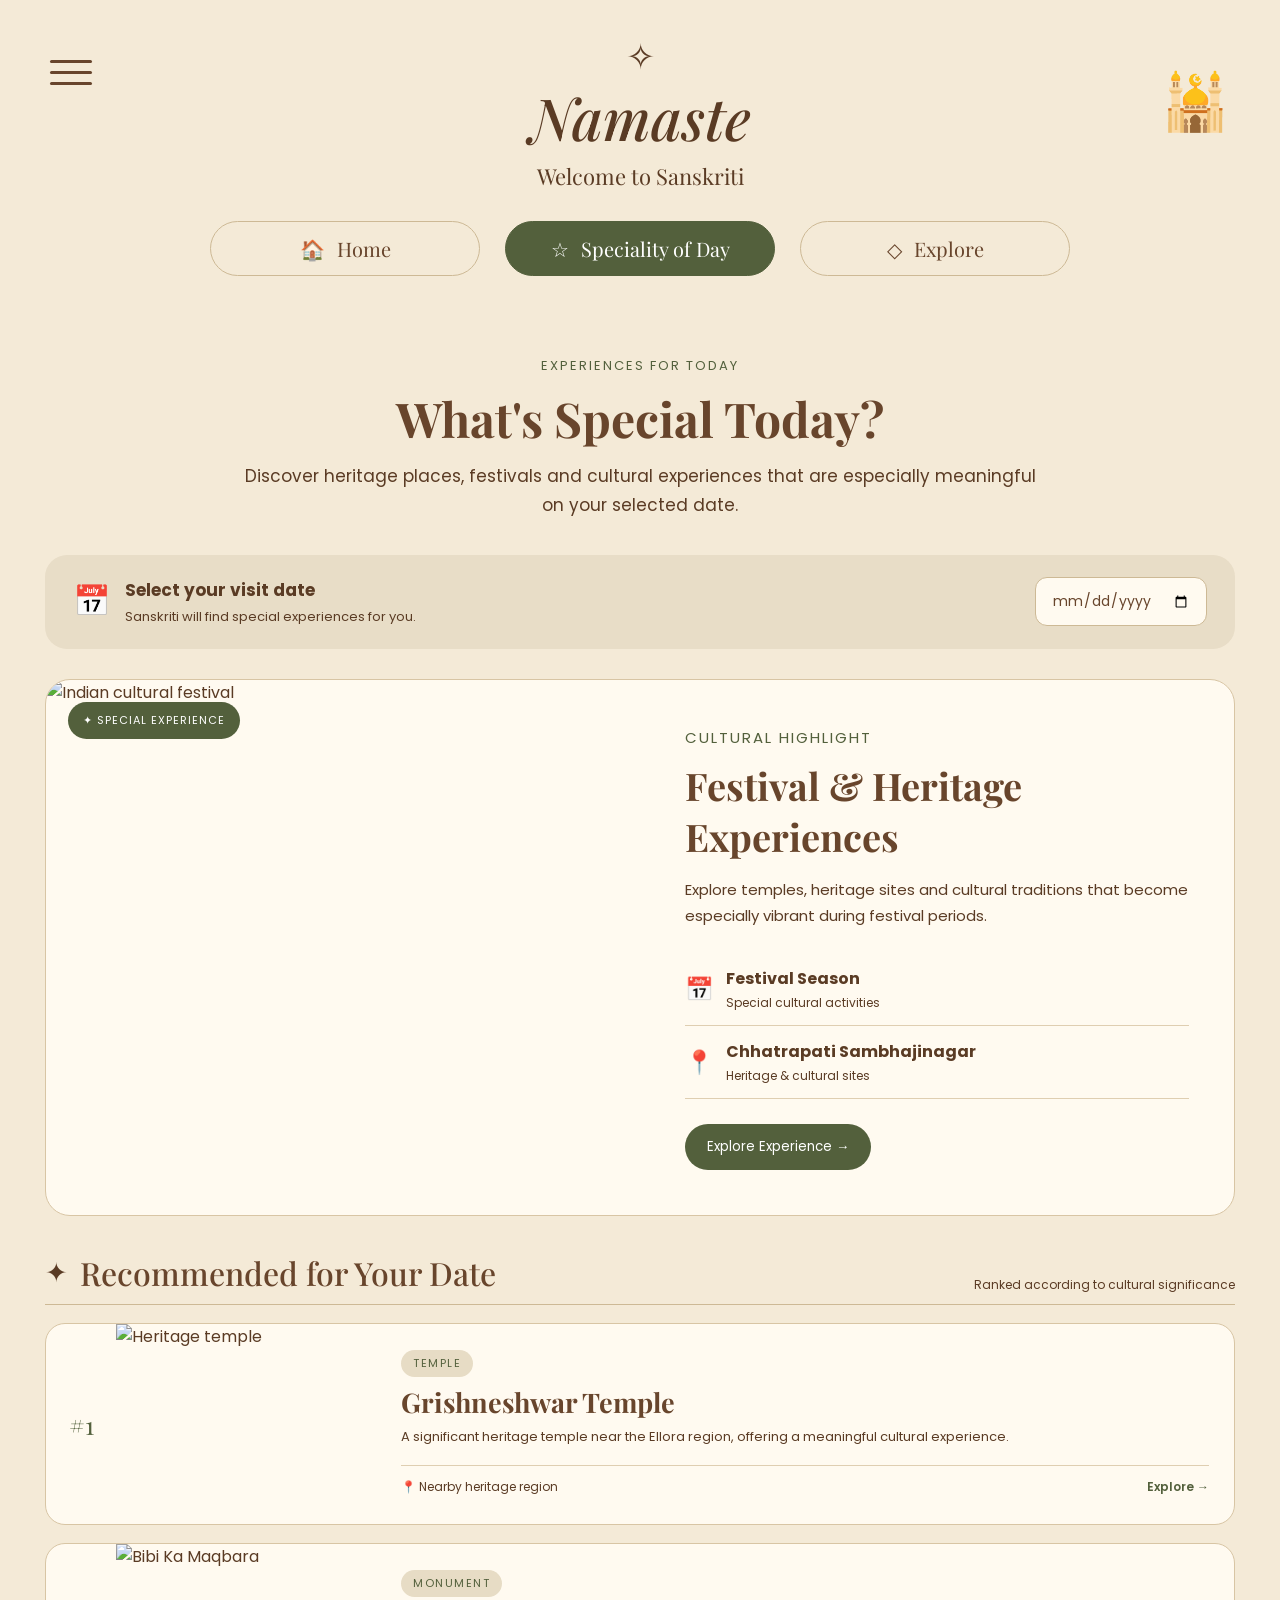
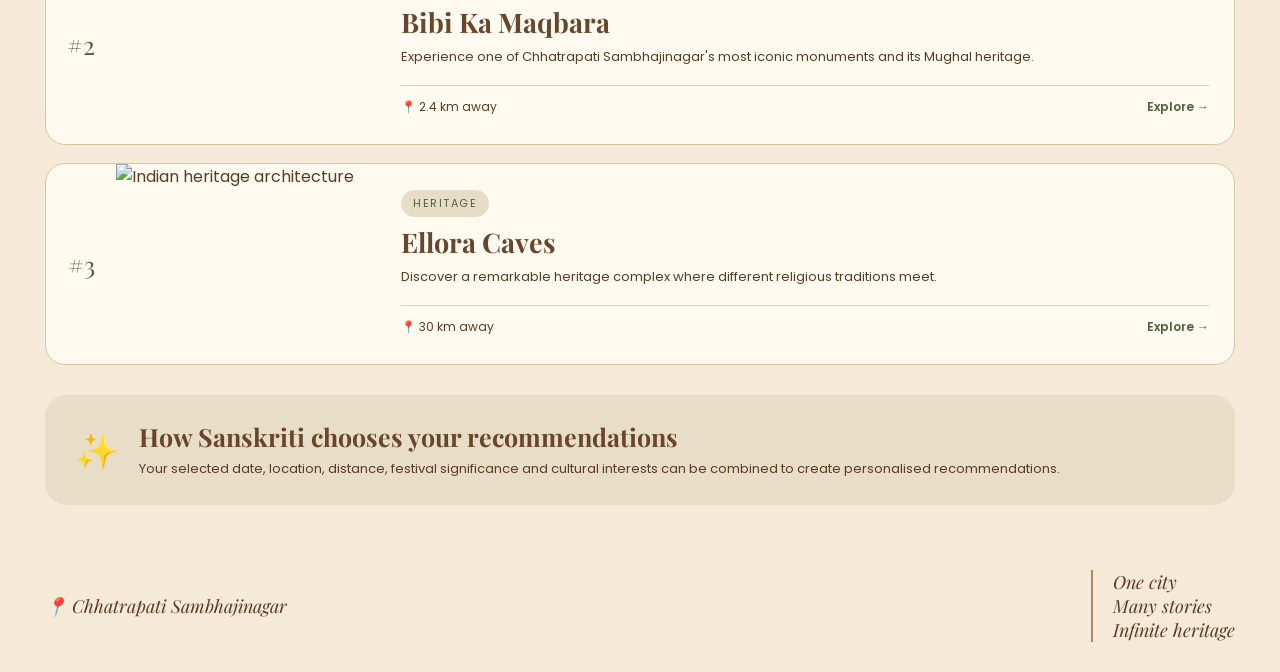
==== Frontend/events.html @ 2ec431cc "Initial frontend" ====
<!DOCTYPE html>
<html lang="en">

<head>
    <meta charset="UTF-8">
    <meta name="viewport" content="width=device-width, initial-scale=1.0">

    <title>Speciality of Day - Sanskriti</title>

    <link rel="stylesheet" href="style.css">

    <link rel="preconnect" href="https://fonts.googleapis.com">
    <link rel="preconnect" href="https://fonts.gstatic.com" crossorigin>

    <link href="https://fonts.googleapis.com/css2?family=Playfair+Display:wght@400;500;600&family=Poppins:wght@300;400;500;600&display=swap" rel="stylesheet">
</head>

<body>

    <!-- HEADER -->

    <header class="header">

        <div class="menu-icon">
            <span></span>
            <span></span>
            <span></span>
        </div>

        <div class="logo">
            <div class="lotus">✧</div>

            <h1>Namaste</h1>

            <p>Welcome to Sanskriti</p>
        </div>

        <div class="monument-icon">
            🕌
        </div>

    </header>


    <!-- NAVIGATION -->

    <nav class="navigation">

        <a href="index.html" class="nav-button">
            🏠
            <span>Home</span>
        </a>

        <a href="events.html" class="nav-button active">
            ☆
            <span>Speciality of Day</span>
        </a>

        <a href="explore.html" class="nav-button">
            ◇
            <span>Explore</span>
        </a>

    </nav>


    <main>

        <!-- INTRO -->

        <section class="events-intro">

            <p class="small-title">
                EXPERIENCES FOR TODAY
            </p>

            <h2>
                What's Special Today?
            </h2>

            <p>
                Discover heritage places, festivals and cultural
                experiences that are especially meaningful on your
                selected date.
            </p>

        </section>


        <!-- DATE SELECTOR -->

        <section class="date-card">

            <div>
                <span class="date-icon">📅</span>

                <div>
                    <strong>Select your visit date</strong>

                    <p>
                        Sanskriti will find special experiences for you.
                    </p>
                </div>
            </div>

            <input type="date" id="visitDate">

        </section>


        <!-- SPECIAL EVENT -->

        <section class="special-event">

            <div class="event-image">

                <img
                    src="https://images.unsplash.com/photo-1604608672516-f1b9c2b0e2c2?auto=format&fit=crop&w=1000&q=80"
                    alt="Indian cultural festival"
                >

                <span class="event-badge">
                    ✦ SPECIAL EXPERIENCE
                </span>

            </div>


            <div class="event-content">

                <p class="event-label">
                    CULTURAL HIGHLIGHT
                </p>

                <h2>
                    Festival & Heritage Experiences
                </h2>

                <p>
                    Explore temples, heritage sites and cultural
                    traditions that become especially vibrant during
                    festival periods.
                </p>


                <div class="event-info">

                    <div>
                        <span>📅</span>

                        <div>
                            <strong>Festival Season</strong>
                            <small>Special cultural activities</small>
                        </div>
                    </div>


                    <div>
                        <span>📍</span>

                        <div>
                            <strong>Chhatrapati Sambhajinagar</strong>
                            <small>Heritage & cultural sites</small>
                        </div>
                    </div>

                </div>


                <button class="primary-event-button">
                    Explore Experience →
                </button>

            </div>

        </section>


        <!-- RECOMMENDED PLACES -->

        <section class="recommendations">

            <div class="section-title">

                <div>
                    <span>✦</span>

                    <h2>
                        Recommended for Your Date
                    </h2>
                </div>

                <p>
                    Ranked according to cultural significance
                </p>

            </div>


            <!-- CARD 1 -->

            <div class="recommendation-card">

                <div class="rank">
                    #1
                </div>

                <div class="recommendation-image">

                    <img
                        src="https://images.unsplash.com/photo-1600100397608-f010a3a6f5f4?auto=format&fit=crop&w=800&q=80"
                        alt="Heritage temple"
                    >

                </div>


                <div class="recommendation-content">

                    <span class="category">
                        TEMPLE
                    </span>

                    <h3>
                        Grishneshwar Temple
                    </h3>

                    <p>
                        A significant heritage temple near the Ellora
                        region, offering a meaningful cultural experience.
                    </p>

                    <div class="recommendation-bottom">

                        <span>
                            📍 Nearby heritage region
                        </span>

                        <a href="#">
                            Explore →
                        </a>

                    </div>

                </div>

            </div>


            <!-- CARD 2 -->

            <div class="recommendation-card">

                <div class="rank">
                    #2
                </div>

                <div class="recommendation-image">

                    <img
                        src="https://images.unsplash.com/photo-1599661046289-e31897846e41?auto=format&fit=crop&w=800&q=80"
                        alt="Bibi Ka Maqbara"
                    >

                </div>


                <div class="recommendation-content">

                    <span class="category">
                        MONUMENT
                    </span>

                    <h3>
                        Bibi Ka Maqbara
                    </h3>

                    <p>
                        Experience one of Chhatrapati Sambhajinagar's
                        most iconic monuments and its Mughal heritage.
                    </p>

                    <div class="recommendation-bottom">

                        <span>
                            📍 2.4 km away
                        </span>

                        <a href="place.html">
                            Explore →
                        </a>

                    </div>

                </div>

            </div>


            <!-- CARD 3 -->

            <div class="recommendation-card">

                <div class="rank">
                    #3
                </div>

                <div class="recommendation-image">

                    <img
                        src="https://images.unsplash.com/photo-1548013146-72479768bada?auto=format&fit=crop&w=800&q=80"
                        alt="Indian heritage architecture"
                    >

                </div>


                <div class="recommendation-content">

                    <span class="category">
                        HERITAGE
                    </span>

                    <h3>
                        Ellora Caves
                    </h3>

                    <p>
                        Discover a remarkable heritage complex where
                        different religious traditions meet.
                    </p>

                    <div class="recommendation-bottom">

                        <span>
                            📍 30 km away
                        </span>

                        <a href="#">
                            Explore →
                        </a>

                    </div>

                </div>

            </div>

        </section>


        <!-- HOW IT WORKS -->

        <section class="smart-recommendation">

            <div class="smart-icon">
                ✨
            </div>

            <div>

                <h2>
                    How Sanskriti chooses
                    your recommendations
                </h2>

                <p>
                    Your selected date, location, distance,
                    festival significance and cultural interests
                    can be combined to create personalised
                    recommendations.
                </p>

            </div>

        </section>

    </main>


    <!-- FOOTER -->

    <footer class="footer">

        <div>
            📍 Chhatrapati Sambhajinagar
        </div>

        <div class="footer-message">

            <strong>One city</strong>
            <strong>Many stories</strong>
            <strong>Infinite heritage</strong>

        </div>

    </footer>


</body>

</html>
---- Frontend/style.css ----
/* =========================
   BASIC SETUP
========================= */

* {
    margin: 0;
    padding: 0;
    box-sizing: border-box;
}

body {
    background: #f4ead7;
    color: #5a3b24;
    font-family: "Poppins", sans-serif;
}


/* =========================
   HEADER
========================= */

.header {
    min-height: 180px;
    position: relative;

    display: flex;
    align-items: center;
    justify-content: center;

    padding: 30px 50px;
}


/* Hamburger */

.menu-icon {
    position: absolute;
    left: 50px;
    top: 60px;

    width: 42px;
    cursor: pointer;
}

.menu-icon span {
    display: block;
    height: 3px;
    background: #68452c;
    margin-bottom: 8px;
    border-radius: 5px;
}


/* Logo */

.logo {
    text-align: center;
}

.lotus {
    font-size: 35px;
    margin-bottom: -5px;
}

.logo h1 {
    font-family: "Playfair Display", serif;
    font-size: 58px;
    font-style: italic;
    font-weight: 500;
}

.logo p {
    font-family: "Playfair Display", serif;
    font-size: 22px;
    margin-top: 5px;
}


/* Monument */

.monument-icon {
    position: absolute;
    right: 50px;
    top: 60px;

    font-size: 55px;
}


/* =========================
   NAVIGATION
========================= */

.navigation {
    display: flex;
    justify-content: center;
    gap: 25px;

    padding: 0 30px 25px;
}

.nav-button {
    min-width: 270px;

    padding: 13px 25px;

    border: 1px solid #cdb995;
    border-radius: 35px;

    text-decoration: none;
    color: #68452c;

    display: flex;
    align-items: center;
    justify-content: center;
    gap: 12px;

    font-family: "Playfair Display", serif;
    font-size: 20px;

    transition: 0.3s;
}

.nav-button:hover {
    background: #e8dbc2;
}

.nav-button.active {
    background: #53603c;
    color: white;
    border-color: #53603c;
}


/* =========================
   MAIN
========================= */

main {
    max-width: 1250px;
    margin: auto;
    padding: 0 30px;
}


/* =========================
   HERO
========================= */

.hero {
    height: 480px;

    position: relative;

    overflow: hidden;

    border-radius: 25px;

    margin-bottom: 25px;
}

.hero img {
    width: 100%;
    height: 100%;

    object-fit: cover;
}

.hero-overlay {
    position: absolute;
    inset: 0;

    background: linear-gradient(
        90deg,
        rgba(40, 25, 15, 0.45),
        transparent 65%
    );
}

.hero-text {
    position: absolute;
    left: 45px;
    top: 45px;

    color: white;
}

.hero-text p {
    font-family: "Playfair Display", serif;
    font-size: 20px;
    font-style: italic;
}

.hero-text h2 {
    font-family: "Playfair Display", serif;
    font-style: italic;
    font-size: 42px;
    font-weight: 400;
    line-height: 1.1;
}


/* =========================
   INFORMATION CARDS
========================= */

.info-card {
    border: 1px solid #d8c5a4;
    border-radius: 25px;

    padding: 25px;

    margin-bottom: 20px;

    background: rgba(255, 250, 240, 0.25);
}


/* Section heading */

.section-title {
    display: flex;
    align-items: center;

    gap: 18px;

    border-bottom: 1px solid #cdb995;

    padding-bottom: 10px;

    margin-bottom: 20px;
}

.section-title h2 {
    font-family: "Playfair Display", serif;
    font-size: 32px;
    font-weight: 500;
}

.section-icon {
    font-size: 35px;
}


/* Content */

.info-content {
    display: flex;
    align-items: center;

    gap: 30px;
}

.info-content img {
    width: 300px;
    height: 180px;

    object-fit: cover;

    border-radius: 18px;
}

.info-content p {
    font-family: "Playfair Display", serif;
    font-size: 20px;

    line-height: 1.45;
}


/* =========================
   FOOTER
========================= */

.footer {
    max-width: 1250px;

    margin: auto;

    padding: 30px;

    display: flex;
    justify-content: space-between;
    align-items: center;

    font-family: "Playfair Display", serif;
    font-style: italic;
    font-size: 18px;
}

.footer-message {
    display: flex;
    flex-direction: column;

    border-left: 2px solid #a98c64;

    padding-left: 20px;
}

.footer-message strong {
    font-weight: 400;
}


/* =========================
   MOBILE
========================= */

@media (max-width: 800px) {

    .header {
        min-height: 150px;
    }

    .logo h1 {
        font-size: 42px;
    }

    .logo p {
        font-size: 16px;
    }

    .menu-icon {
        left: 20px;
        top: 45px;
    }

    .monument-icon {
        right: 20px;
        top: 45px;
        font-size: 35px;
    }

    .navigation {
        gap: 8px;
    }

    .nav-button {
        min-width: auto;
        flex: 1;

        font-size: 14px;
        padding: 12px 8px;
    }

    .hero {
        height: 350px;
    }

    .hero-text {
        left: 25px;
        top: 30px;
    }

    .hero-text h2 {
        font-size: 30px;
    }

    .info-content {
        flex-direction: column;
        align-items: flex-start;
    }

    .info-content img {
        width: 100%;
    }

    .footer {
        flex-direction: column;
        align-items: flex-start;
        gap: 20px;
    }
}
/* =========================
   EXPLORE PAGE
========================= */

.explore-heading {
    text-align: center;
    padding: 35px 20px 20px;
}

.explore-heading p:first-child {
    font-family: "Playfair Display", serif;
    font-style: italic;
    font-size: 20px;
}

.explore-heading h2 {
    font-family: "Playfair Display", serif;
    font-size: 40px;
    font-weight: 500;
    margin: 8px 0;
}

.explore-description {
    max-width: 650px;
    margin: auto;
    line-height: 1.6;
}


/* SEARCH */

.search-box {
    max-width: 700px;
    margin: 20px auto;

    display: flex;
    align-items: center;
    gap: 12px;

    background: #fffaf0;

    border: 1px solid #d4c09c;
    border-radius: 30px;

    padding: 14px 20px;
}

.search-box span {
    font-size: 20px;
}

.search-box input {
    width: 100%;

    border: none;
    outline: none;

    background: transparent;

    font-family: "Poppins", sans-serif;
    font-size: 16px;
}


/* FILTERS */

.filters {
    display: flex;
    justify-content: center;
    gap: 12px;

    flex-wrap: wrap;

    margin: 20px 0 30px;
}

.filter {
    border: 1px solid #cdb995;
    background: transparent;

    color: #68452c;

    padding: 10px 22px;

    border-radius: 25px;

    font-family: "Poppins", sans-serif;

    cursor: pointer;
}

.active-filter {
    background: #53603c;
    color: white;
}


/* LOCATION BAR */

.location-bar {
    display: flex;
    align-items: center;
    gap: 15px;

    background: #e8ddc7;

    border-radius: 18px;

    padding: 18px 22px;

    margin-bottom: 35px;
}

.location-bar > span {
    font-size: 25px;
}

.location-bar p {
    font-size: 13px;
    margin-top: 3px;
}

.location-bar button {
    margin-left: auto;

    border: none;

    background: #53603c;
    color: white;

    padding: 11px 18px;

    border-radius: 20px;

    cursor: pointer;
}


/* PLACES */

.places-section {
    padding-bottom: 40px;
}

.places-title {
    display: flex;
    justify-content: space-between;
    align-items: center;

    margin-bottom: 20px;
}

.places-title h2 {
    font-family: "Playfair Display", serif;
    font-size: 30px;
}

.places-title span {
    font-size: 14px;
}


/* GRID */

.places-grid {
    display: grid;

    grid-template-columns: repeat(2, 1fr);

    gap: 25px;
}


/* PLACE CARD */

.place-card {
    background: #fffaf0;

    border: 1px solid #d8c5a4;

    border-radius: 22px;

    overflow: hidden;

    transition: 0.3s;
}

.place-card:hover {
    transform: translateY(-5px);
}

.place-card > img {
    width: 100%;
    height: 230px;

    object-fit: cover;
}

.place-info {
    padding: 20px;
}

.category {
    display: inline-block;

    background: #e7dcc5;

    padding: 5px 12px;

    border-radius: 15px;

    font-size: 12px;
}

.place-info h3 {
    font-family: "Playfair Display", serif;

    font-size: 26px;

    margin: 10px 0;
}

.place-info p {
    font-size: 14px;

    line-height: 1.5;

    margin-bottom: 18px;
}

.place-bottom {
    display: flex;
    justify-content: space-between;
    align-items: center;

    border-top: 1px solid #ded0b5;

    padding-top: 15px;

    font-size: 13px;
}

.place-bottom a {
    color: #53603c;

    font-weight: 600;

    text-decoration: none;
}


/* MOBILE */

@media (max-width: 800px) {

    .explore-heading h2 {
        font-size: 30px;
    }

    .location-bar {
        flex-wrap: wrap;
    }

    .location-bar button {
        margin-left: 0;
    }

    .places-grid {
        grid-template-columns: 1fr;
    }

}
/* =========================
   PLACE DETAILS PAGE
========================= */

.back-button {
    display: inline-block;

    margin: 20px 0;

    color: #68452c;

    text-decoration: none;

    font-size: 15px;
}


/* PLACE HERO */

.place-hero {
    height: 470px;

    position: relative;

    overflow: hidden;

    border-radius: 25px;

    margin-bottom: 20px;
}

.place-hero img {
    width: 100%;
    height: 100%;

    object-fit: cover;
}

.place-hero-overlay {
    position: absolute;
    inset: 0;

    background: linear-gradient(
        transparent 25%,
        rgba(40, 25, 15, 0.8)
    );
}

.place-hero-content {
    position: absolute;

    bottom: 40px;
    left: 45px;

    color: white;

    max-width: 700px;
}

.place-hero-content span {
    font-size: 13px;
    letter-spacing: 2px;
}

.place-hero-content h2 {
    font-family: "Playfair Display", serif;

    font-size: 52px;

    margin: 5px 0;
}

.place-hero-content p {
    font-size: 16px;
}


/* QUICK ACTIONS */

.quick-actions {
    display: flex;
    align-items: center;
    gap: 15px;

    margin-bottom: 25px;

    padding: 18px;

    background: #e8ddc7;

    border-radius: 20px;
}

.distance {
    display: flex;
    align-items: center;
    gap: 12px;

    margin-right: auto;
}

.distance > span {
    font-size: 25px;
}

.distance strong {
    display: block;
    font-size: 18px;
}

.distance small {
    display: block;
    font-size: 12px;
}

.action-button {
    border: 1px solid #53603c;

    background: #53603c;

    color: white;

    padding: 12px 20px;

    border-radius: 25px;

    cursor: pointer;

    font-family: "Poppins", sans-serif;
}


/* GENERAL DETAIL CARD */

.detail-card,
.story-card,
.perspectives,
.photos-section,
.map-section {
    background: rgba(255, 250, 240, 0.35);

    border: 1px solid #d8c5a4;

    border-radius: 24px;

    padding: 28px;

    margin-bottom: 22px;
}


/* HEADINGS */

.detail-heading {
    display: flex;
    align-items: center;

    gap: 15px;

    padding-bottom: 12px;

    margin-bottom: 18px;

    border-bottom: 1px solid #cdb995;
}

.detail-heading span {
    font-size: 28px;
}

.detail-heading h2 {
    font-family: "Playfair Display", serif;

    font-size: 31px;
}

.detail-card > p,
.story-card > p {
    font-family: "Playfair Display", serif;

    font-size: 19px;

    line-height: 1.6;
}


/* STORIES */

.story-label {
    display: flex;
    align-items: center;

    gap: 10px;

    font-size: 12px;

    letter-spacing: 1.5px;

    color: #53603c;

    margin-bottom: 10px;
}

.story-card h2 {
    font-family: "Playfair Display", serif;

    font-size: 34px;

    margin-bottom: 15px;
}

.fact-box,
.belief-note {
    margin-top: 20px;

    padding: 18px;

    border-radius: 15px;

    background: #e8ddc7;
}

.fact-box p,
.belief-note p {
    margin-top: 5px;

    font-size: 14px;

    line-height: 1.5;
}


/* CULTURAL PERSPECTIVES */

.perspective-grid {
    display: grid;

    grid-template-columns: repeat(4, 1fr);

    gap: 15px;
}

.perspective-card {
    background: #fffaf0;

    border: 1px solid #d8c5a4;

    border-radius: 18px;

    padding: 20px;

    transition: 0.3s;
}

.perspective-card:hover {
    transform: translateY(-4px);
}

.perspective-card > div {
    font-size: 28px;

    margin-bottom: 8px;
}

.perspective-card h3 {
    font-family: "Playfair Display", serif;

    font-size: 20px;

    margin-bottom: 8px;
}

.perspective-card p {
    font-size: 13px;

    line-height: 1.5;
}


/* PHOTOS */

.photo-grid {
    display: grid;

    grid-template-columns: 2fr 1fr 1fr;

    gap: 12px;
}

.photo-grid img {
    width: 100%;
    height: 230px;

    object-fit: cover;

    border-radius: 16px;
}

.photo-grid img:first-child {
    height: 300px;
}


/* MAP */

.map-placeholder {
    min-height: 350px;

    border-radius: 20px;

    background:
        linear-gradient(
            rgba(220, 211, 190, 0.85),
            rgba(220, 211, 190, 0.85)
        ),
        repeating-linear-gradient(
            45deg,
            #d8cbb2,
            #d8cbb2 2px,
            #eee5d3 2px,
            #eee5d3 25px
        );

    display: flex;

    flex-direction: column;

    justify-content: center;

    align-items: center;

    text-align: center;
}

.map-pin {
    font-size: 45px;
}

.map-placeholder h3 {
    font-family: "Playfair Display", serif;

    font-size: 28px;

    margin: 8px;
}

.map-placeholder p {
    margin-bottom: 20px;
}

.navigate-button {
    background: #53603c;

    color: white;

    border: none;

    padding: 13px 25px;

    border-radius: 25px;

    font-family: "Poppins", sans-serif;

    cursor: pointer;
}


/* MOBILE */

@media (max-width: 800px) {

    .place-hero {
        height: 380px;
    }

    .place-hero-content {
        left: 25px;
        bottom: 25px;
    }

    .place-hero-content h2 {
        font-size: 38px;
    }

    .quick-actions {
        flex-wrap: wrap;
    }

    .distance {
        width: 100%;
    }

    .perspective-grid {
        grid-template-columns: 1fr 1fr;
    }

    .photo-grid {
        grid-template-columns: 1fr;
    }

    .photo-grid img,
    .photo-grid img:first-child {
        height: 220px;
    }

}
/* =========================
   SPECIALITY / EVENTS PAGE
========================= */

.events-intro {
    text-align: center;

    max-width: 800px;

    margin: 55px auto 35px;
}

.small-title {
    color: #53603c;

    font-size: 13px;

    letter-spacing: 2px;

    margin-bottom: 10px;
}

.events-intro h2 {
    font-family: "Playfair Display", serif;

    font-size: 48px;

    color: #68452c;

    margin-bottom: 12px;
}

.events-intro > p:last-child {
    font-size: 17px;

    line-height: 1.7;
}


/* DATE CARD */

.date-card {
    display: flex;

    align-items: center;

    justify-content: space-between;

    gap: 20px;

    background: #e8ddc7;

    border-radius: 22px;

    padding: 22px 28px;

    margin-bottom: 30px;
}

.date-card > div {
    display: flex;

    align-items: center;

    gap: 15px;
}

.date-icon {
    font-size: 30px;
}

.date-card strong {
    font-size: 17px;
}

.date-card p {
    margin-top: 4px;

    font-size: 13px;
}

.date-card input {
    border: 1px solid #cdb995;

    background: #fffaf0;

    color: #68452c;

    padding: 12px 16px;

    border-radius: 12px;

    font-family: "Poppins", sans-serif;

    font-size: 14px;
}


/* SPECIAL EVENT */

.special-event {
    display: grid;

    grid-template-columns: 1fr 1fr;

    overflow: hidden;

    border-radius: 25px;

    background: #fffaf0;

    border: 1px solid #d8c5a4;

    margin-bottom: 35px;
}

.event-image {
    position: relative;

    min-height: 430px;
}

.event-image img {
    width: 100%;

    height: 100%;

    object-fit: cover;
}

.event-badge {
    position: absolute;

    top: 22px;
    left: 22px;

    background: #53603c;

    color: white;

    padding: 10px 15px;

    border-radius: 20px;

    font-size: 11px;

    letter-spacing: 1px;
}

.event-content {
    padding: 45px;
}

.event-label {
    color: #53603c;

    font-size: 12px;

    letter-spacing: 2px;
}

.event-content h2 {
    font-family: "Playfair Display", serif;

    font-size: 38px;

    color: #68452c;

    margin: 10px 0 15px;
}

.event-content > p {
    line-height: 1.7;

    font-size: 15px;
}

.event-info {
    margin: 25px 0;
}

.event-info > div {
    display: flex;

    align-items: center;

    gap: 12px;

    padding: 13px 0;

    border-bottom: 1px solid #dfceb1;
}

.event-info span {
    font-size: 23px;
}

.event-info strong,
.event-info small {
    display: block;
}

.event-info small {
    margin-top: 3px;

    font-size: 12px;
}

.primary-event-button {
    background: #53603c;

    color: white;

    border: none;

    padding: 13px 22px;

    border-radius: 25px;

    font-family: "Poppins", sans-serif;

    cursor: pointer;
}


/* RECOMMENDATIONS */

.recommendations {
    margin-bottom: 30px;
}

.section-title {
    display: flex;

    align-items: end;

    justify-content: space-between;

    margin-bottom: 18px;
}

.section-title > div {
    display: flex;

    align-items: center;

    gap: 12px;
}

.section-title span {
    font-size: 27px;
}

.section-title h2 {
    font-family: "Playfair Display", serif;

    font-size: 32px;

    color: #68452c;
}

.section-title p {
    font-size: 12px;
}


/* RECOMMENDATION CARD */

.recommendation-card {
    display: grid;

    grid-template-columns: 70px 260px 1fr;

    align-items: stretch;

    overflow: hidden;

    background: #fffaf0;

    border: 1px solid #d8c5a4;

    border-radius: 20px;

    margin-bottom: 18px;

    min-height: 200px;
}

.rank {
    display: flex;

    justify-content: center;

    align-items: center;

    font-family: "Playfair Display", serif;

    font-size: 25px;

    color: #53603c;
}

.recommendation-image img {
    width: 100%;

    height: 100%;

    min-height: 200px;

    object-fit: cover;
}

.recommendation-content {
    padding: 25px;
}

.category {
    font-size: 11px;

    letter-spacing: 1.5px;

    color: #53603c;
}

.recommendation-content h3 {
    font-family: "Playfair Display", serif;

    color: #68452c;

    font-size: 27px;

    margin: 7px 0;
}

.recommendation-content p {
    font-size: 13px;

    line-height: 1.5;

    max-width: 650px;
}

.recommendation-bottom {
    display: flex;

    justify-content: space-between;

    align-items: center;

    margin-top: 18px;

    padding-top: 12px;

    border-top: 1px solid #dfceb1;

    font-size: 12px;
}

.recommendation-bottom a {
    color: #53603c;

    font-weight: 600;

    text-decoration: none;
}


/* SMART RECOMMENDATION */

.smart-recommendation {
    display: flex;

    align-items: center;

    gap: 20px;

    background: #e8ddc7;

    border-radius: 22px;

    padding: 25px 30px;

    margin-bottom: 35px;
}

.smart-icon {
    font-size: 35px;
}

.smart-recommendation h2 {
    font-family: "Playfair Display", serif;

    font-size: 25px;

    color: #68452c;

    margin-bottom: 6px;
}

.smart-recommendation p {
    font-size: 13px;

    line-height: 1.6;
}


/* MOBILE */

@media (max-width: 800px) {

    .events-intro h2 {
        font-size: 38px;
    }

    .date-card {
        flex-direction: column;

        align-items: stretch;
    }

    .date-card input {
        width: 100%;
    }

    .special-event {
        grid-template-columns: 1fr;
    }

    .event-image {
        min-height: 300px;
    }

    .event-content {
        padding: 30px;
    }

    .recommendation-card {
        grid-template-columns: 50px 1fr;
    }

    .recommendation-image {
        grid-column: 2;
    }

    .recommendation-image img {
        height: 220px;
    }

    .recommendation-content {
        grid-column: 1 / -1;
    }

    .section-title {
        flex-direction: column;

        align-items: flex-start;

        gap: 8px;
    }
}
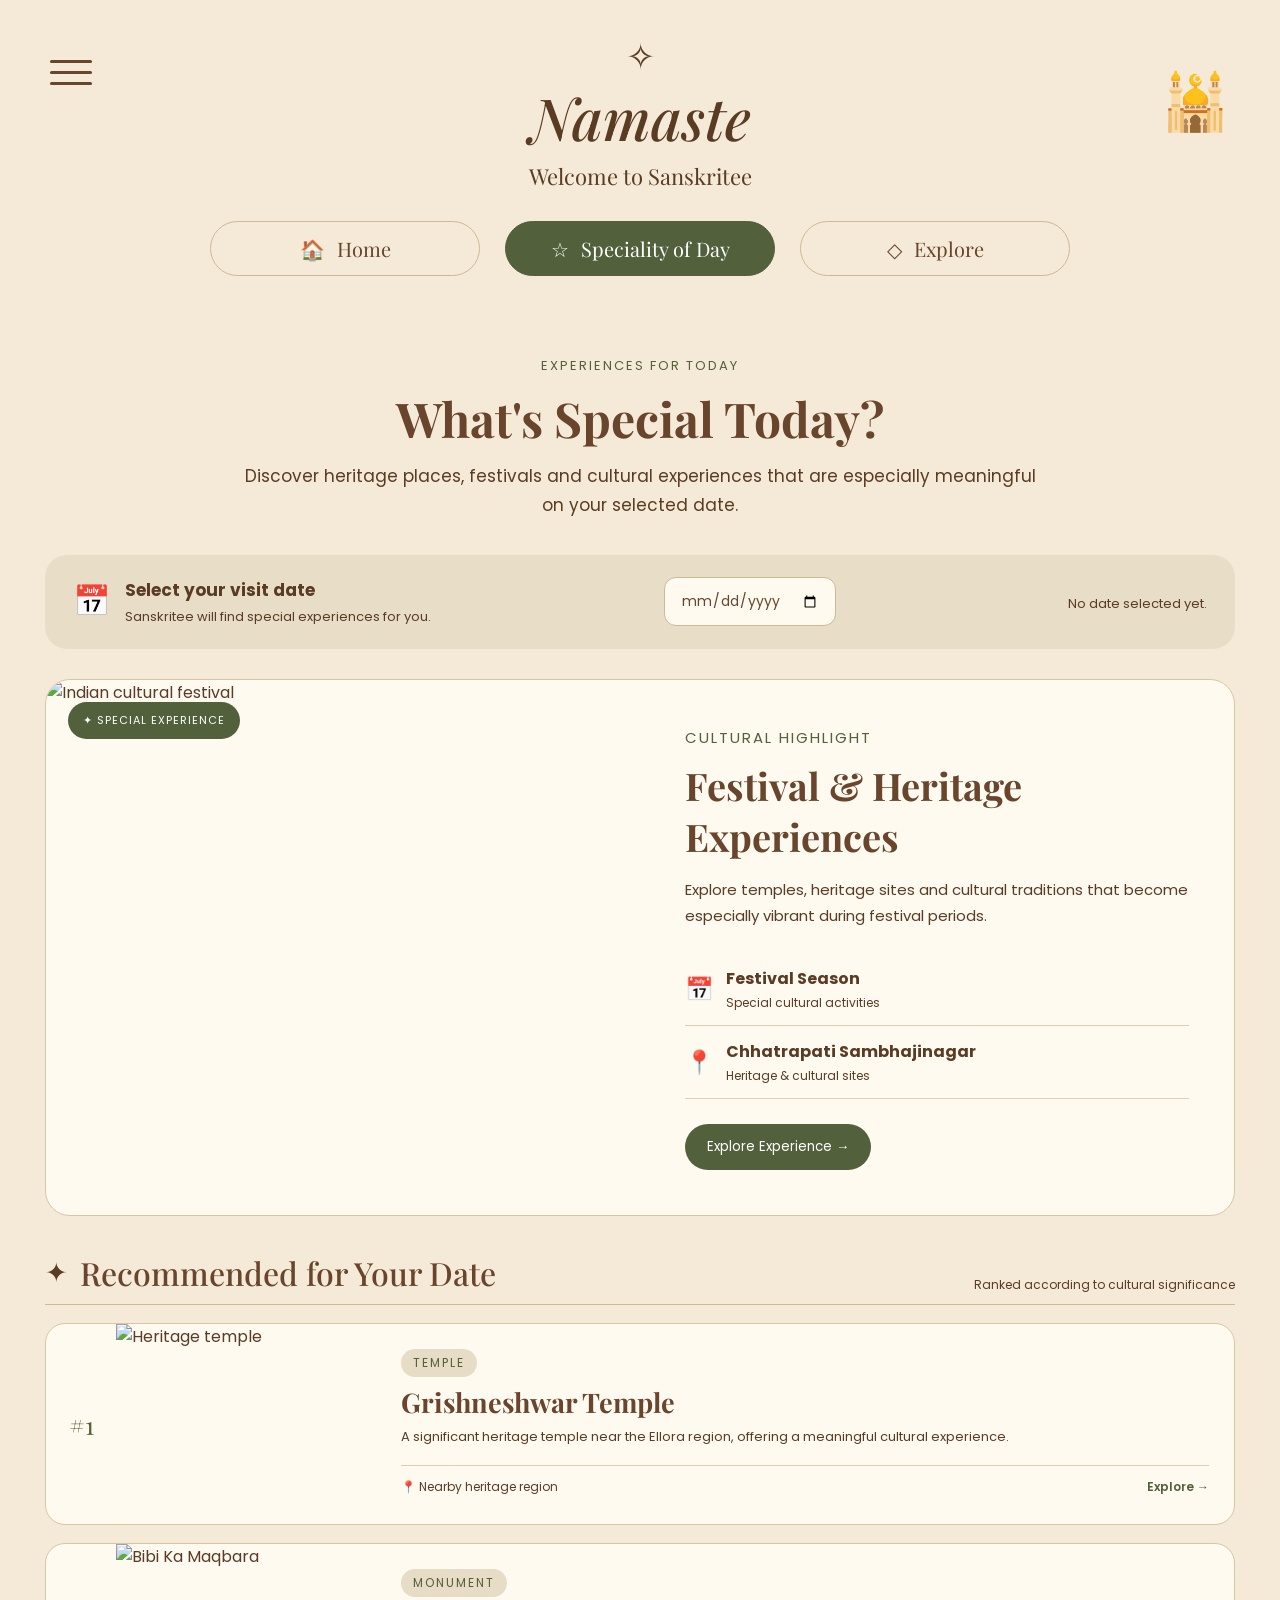
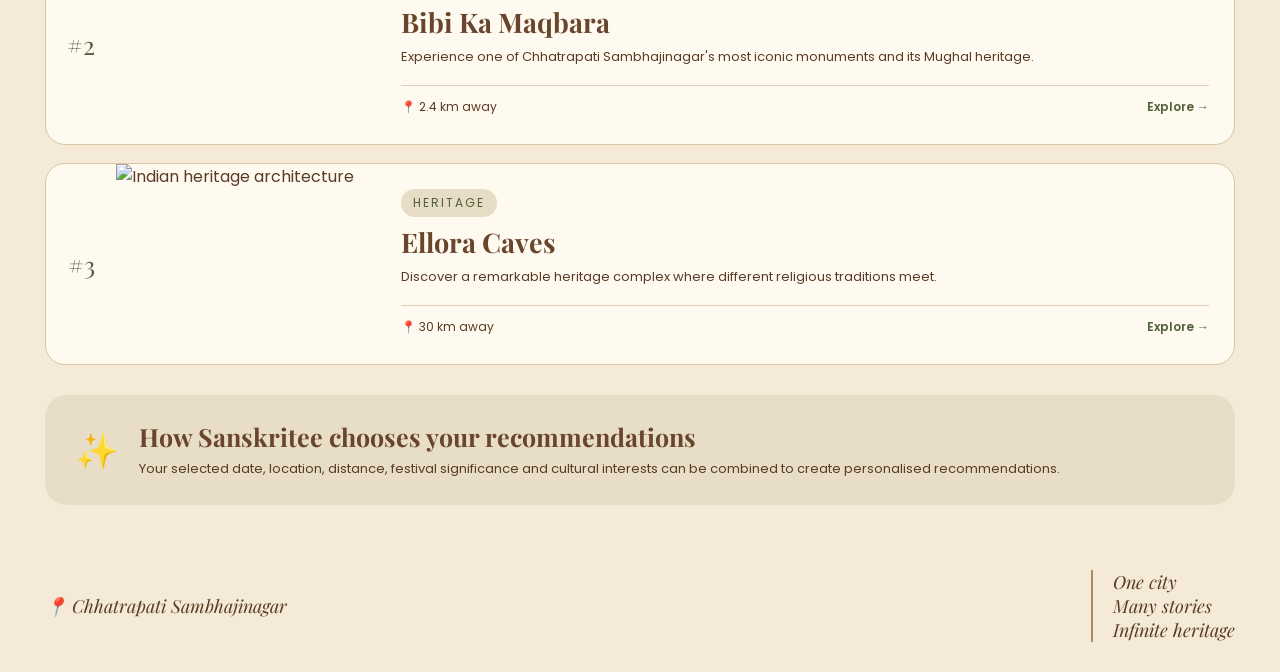
==== commit 3fb3f441: "Updated frontend features 1" ====
--- a/Frontend/events.html
+++ b/Frontend/events.html
@@ -5,7 +5,7 @@
     <meta charset="UTF-8">
     <meta name="viewport" content="width=device-width, initial-scale=1.0">
 
-    <title>Speciality of Day - Sanskriti</title>
+    <title>Speciality of Day - Sanskritee</title>
 
     <link rel="stylesheet" href="style.css">
 
@@ -32,7 +32,7 @@
 
             <h1>Namaste</h1>
 
-            <p>Welcome to Sanskriti</p>
+            <p>Welcome to Sanskritee</p>
         </div>
 
         <div class="monument-icon">
@@ -98,12 +98,13 @@
                     <strong>Select your visit date</strong>
 
                     <p>
-                        Sanskriti will find special experiences for you.
+                        Sanskritee will find special experiences for you.
                     </p>
                 </div>
             </div>
 
             <input type="date" id="visitDate">
+            <p id="selectedDateText">No date selected yet.</p>
 
         </section>
 
@@ -132,11 +133,11 @@
                     CULTURAL HIGHLIGHT
                 </p>
 
-                <h2>
+                <h2 id="festivalTitle">
                     Festival & Heritage Experiences
                 </h2>
 
-                <p>
+                <p id="festivalDescription">
                     Explore temples, heritage sites and cultural
                     traditions that become especially vibrant during
                     festival periods.
@@ -221,11 +222,11 @@
                         TEMPLE
                     </span>
 
-                    <h3>
+                    <h3 id="recommendation1Name">
                         Grishneshwar Temple
                     </h3>
 
-                    <p>
+                    <p id="recommendation1Description">
                         A significant heritage temple near the Ellora
                         region, offering a meaningful cultural experience.
                     </p>
@@ -236,7 +237,7 @@
                             📍 Nearby heritage region
                         </span>
 
-                        <a href="#">
+                        <a href="place.html?place=grishneshwar">
                             Explore →
                         </a>
 
@@ -286,7 +287,7 @@
                             📍 2.4 km away
                         </span>
 
-                        <a href="place.html">
+                        <a href="place.html?place=bibi">
                             Explore →
                         </a>
 
@@ -336,7 +337,7 @@
                             📍 30 km away
                         </span>
 
-                        <a href="#">
+                        <a href="place.html?place=ellora">
                             Explore →
                         </a>
 
@@ -360,7 +361,7 @@
             <div>
 
                 <h2>
-                    How Sanskriti chooses
+                    How Sanskritee chooses
                     your recommendations
                 </h2>
 
@@ -395,7 +396,7 @@
         </div>
 
     </footer>
-
+    <script src="script.js"></script>
 
 </body>
 
--- a/Frontend/style.css
+++ b/Frontend/style.css
@@ -1508,4 +1508,451 @@
 
         gap: 8px;
     }
+}
+/* =========================================
+   TRIP PLANNER
+========================================= */
+
+.trip-container,
+.itinerary-container {
+    max-width: 1100px;
+    margin: 70px auto;
+    padding: 0 30px;
+}
+
+.trip-container h2,
+.itinerary-container h2 {
+    font-size: 52px;
+    margin: 10px 0;
+}
+
+.trip-intro {
+    font-size: 20px;
+    max-width: 700px;
+    line-height: 1.6;
+    margin-bottom: 40px;
+}
+
+.trip-card {
+    background: #f8f0df;
+    border: 1px solid #d8c39b;
+    border-radius: 30px;
+    padding: 40px;
+}
+
+.trip-card h3 {
+    font-size: 25px;
+    margin-top: 30px;
+}
+
+.trip-card label {
+    display: block;
+    margin: 15px 0 8px;
+    font-weight: 600;
+}
+
+.trip-card input,
+.trip-card select {
+    width: 100%;
+    padding: 16px;
+    border-radius: 12px;
+    border: 1px solid #d8c39b;
+    background: #fffaf0;
+    font-size: 16px;
+    font-family: inherit;
+}
+
+
+/* INTERESTS */
+
+.interest-options {
+    display: flex;
+    flex-wrap: wrap;
+    gap: 12px;
+    margin-top: 15px;
+}
+
+.interest {
+    padding: 13px 20px;
+    border-radius: 30px;
+    border: 1px solid #d8c39b;
+    background: transparent;
+    color: #68452e;
+    cursor: pointer;
+    font-size: 16px;
+}
+
+.interest.active {
+    background: #55663c;
+    color: white;
+}
+
+
+/* LOCATION */
+
+.location-box {
+    display: flex;
+    align-items: center;
+    gap: 15px;
+    background: #e9ddc5;
+    padding: 20px;
+    border-radius: 18px;
+    margin-top: 15px;
+}
+
+.location-box p {
+    margin: 5px 0 0;
+}
+
+.location-box button {
+    margin-left: auto;
+    border: none;
+    background: #55663c;
+    color: white;
+    padding: 12px 18px;
+    border-radius: 25px;
+    cursor: pointer;
+}
+
+
+/* GENERATE BUTTON */
+
+.generate-btn {
+    display: inline-block;
+    margin-top: 35px;
+    background: #55663c;
+    color: white;
+    border: none;
+    padding: 17px 30px;
+    border-radius: 30px;
+    font-size: 17px;
+    cursor: pointer;
+    text-decoration: none;
+}
+
+
+/* =========================================
+   ITINERARY
+========================================= */
+
+.trip-summary {
+    display: grid;
+    grid-template-columns: repeat(3, 1fr);
+    gap: 20px;
+    margin: 40px 0;
+}
+
+.trip-summary div {
+    background: #e9ddc5;
+    padding: 25px;
+    border-radius: 20px;
+}
+
+.trip-summary span {
+    display: block;
+    font-size: 25px;
+    margin-bottom: 10px;
+}
+
+.trip-summary strong {
+    display: block;
+    font-size: 18px;
+}
+
+.trip-summary small {
+    display: block;
+    margin-top: 5px;
+}
+
+
+.day-section {
+    margin: 50px 0;
+}
+
+.day-title {
+    border-bottom: 1px solid #d8c39b;
+    margin-bottom: 25px;
+}
+
+.day-title span {
+    font-size: 13px;
+    letter-spacing: 3px;
+}
+
+.day-title h3 {
+    font-size: 32px;
+    margin: 8px 0 20px;
+}
+
+
+.timeline-item {
+    display: grid;
+    grid-template-columns: 130px 1fr;
+    gap: 25px;
+    margin-bottom: 25px;
+}
+
+.time {
+    font-weight: bold;
+    padding-top: 25px;
+}
+
+
+.timeline-card {
+    background: #fffaf0;
+    border: 1px solid #d8c39b;
+    border-radius: 22px;
+    padding: 25px;
+}
+
+.category {
+    font-size: 12px;
+    letter-spacing: 2px;
+}
+
+.timeline-card h3 {
+    font-size: 28px;
+    margin: 10px 0;
+}
+
+.timeline-card p {
+    line-height: 1.6;
+}
+
+.distance {
+    margin: 20px 0;
+}
+
+.navigate-btn {
+    color: #55663c;
+    font-weight: bold;
+    text-decoration: none;
+}
+
+
+.map-section {
+    background: #e9ddc5;
+    padding: 35px;
+    border-radius: 25px;
+    margin-bottom: 60px;
+}
+
+
+/* =========================================
+   MOBILE
+========================================= */
+
+@media (max-width: 700px) {
+
+    .trip-container,
+    .itinerary-container {
+        padding: 0 18px;
+    }
+
+    .trip-container h2,
+    .itinerary-container h2 {
+        font-size: 38px;
+    }
+
+    .trip-card {
+        padding: 25px;
+    }
+
+    .location-box {
+        flex-direction: column;
+        align-items: flex-start;
+    }
+
+    .location-box button {
+        margin-left: 0;
+    }
+
+    .trip-summary {
+        grid-template-columns: 1fr;
+    }
+
+    .timeline-item {
+        grid-template-columns: 1fr;
+        gap: 5px;
+    }
+
+    .time {
+        padding-top: 10px;
+    }
+
+}
+.trip-planner-banner {
+    margin: 60px 0;
+    padding: 40px;
+    border-radius: 28px;
+    background: #55663c;
+    color: white;
+    display: flex;
+    align-items: center;
+    justify-content: space-between;
+    gap: 30px;
+}
+
+.trip-planner-banner h2 {
+    font-size: 36px;
+    margin: 10px 0;
+}
+
+.trip-planner-banner p {
+    max-width: 600px;
+    line-height: 1.6;
+}
+
+.trip-planner-banner .generate-btn {
+    background: #f8f0df;
+    color: #68452e;
+    white-space: nowrap;
+}
+.trip-result-card {
+    margin-top: 30px;
+    padding: 24px;
+    border-radius: 16px;
+}
+.trip-result-card p {
+    padding: 14px 0;
+    margin: 0;
+    border-bottom: 1px solid #ddd;
+}
+.itinerary-subtitle {
+    margin-top: -8px;
+    margin-bottom: 10px;
+    font-size: 14px;
+    opacity: 0.7;
+}
+/* =========================
+   TRIP PAGE HEADER FIX
+========================= */
+
+.top-section {
+    min-height: 180px;
+    position: relative;
+    display: flex;
+    align-items: center;
+    justify-content: center;
+    padding: 30px 50px;
+}
+
+.menu {
+    position: absolute;
+    left: 50px;
+    top: 60px;
+    font-size: 30px;
+    cursor: pointer;
+}
+
+.brand {
+    text-align: center;
+}
+
+.star {
+    font-size: 35px;
+    margin-bottom: -5px;
+}
+
+.brand h1 {
+    font-family: "Playfair Display", serif;
+    font-size: 58px;
+    font-style: italic;
+    font-weight: 500;
+}
+
+.brand p {
+    font-family: "Playfair Display", serif;
+    font-size: 22px;
+    margin-top: 5px;
+}
+
+.temple {
+    position: absolute;
+    right: 50px;
+    top: 60px;
+    font-size: 55px;
+}
+
+.main-nav {
+    display: flex;
+    justify-content: center;
+    gap: 25px;
+    padding: 0 30px 25px;
+}
+
+.main-nav a {
+    padding: 13px 25px;
+    border: 1px solid #cdb995;
+    border-radius: 35px;
+    text-decoration: none;
+    color: #68452c;
+    display: flex;
+    align-items: center;
+    justify-content: center;
+    gap: 12px;
+    font-family: "Playfair Display", serif;
+    font-size: 20px;
+}
+.itinerary-date {
+    font-size: 14px;
+    margin-bottom: 12px;
+    opacity: 0.75;
+}
+/* =========================
+   TRIP RESULT POLISH
+========================= */
+
+.trip-result-card {
+    background: #f8f0df;
+    border: 1px solid #d8c5a5;
+    box-shadow: 0 8px 25px rgba(80, 50, 30, 0.08);
+}
+
+.trip-result-card h3 {
+    font-family: "Playfair Display", serif;
+    font-size: 28px;
+    color: #68452e;
+    margin-bottom: 12px;
+}
+
+.trip-result-card a {
+    color: #9a5b32;
+    font-weight: 600;
+    text-decoration: none;
+}
+
+.trip-result-card a:hover {
+    text-decoration: underline;
+}
+/* =========================
+   LANGUAGE SELECTOR
+========================= */
+
+.language-selector {
+    display: flex;
+    align-items: center;
+    gap: 8px;
+    margin-left: 10px;
+}
+
+.language-selector label {
+    font-size: 14px;
+    color: #68452c;
+    font-weight: 600;
+}
+
+.language-selector select {
+    padding: 9px 12px;
+    border: 1px solid #cdb995;
+    border-radius: 20px;
+    background: #f8f0df;
+    color: #68452c;
+    font-family: "Poppins", sans-serif;
+    cursor: pointer;
+    outline: none;
+}
+
+.language-selector select:focus {
+    border-color: #9a5b32;
 }
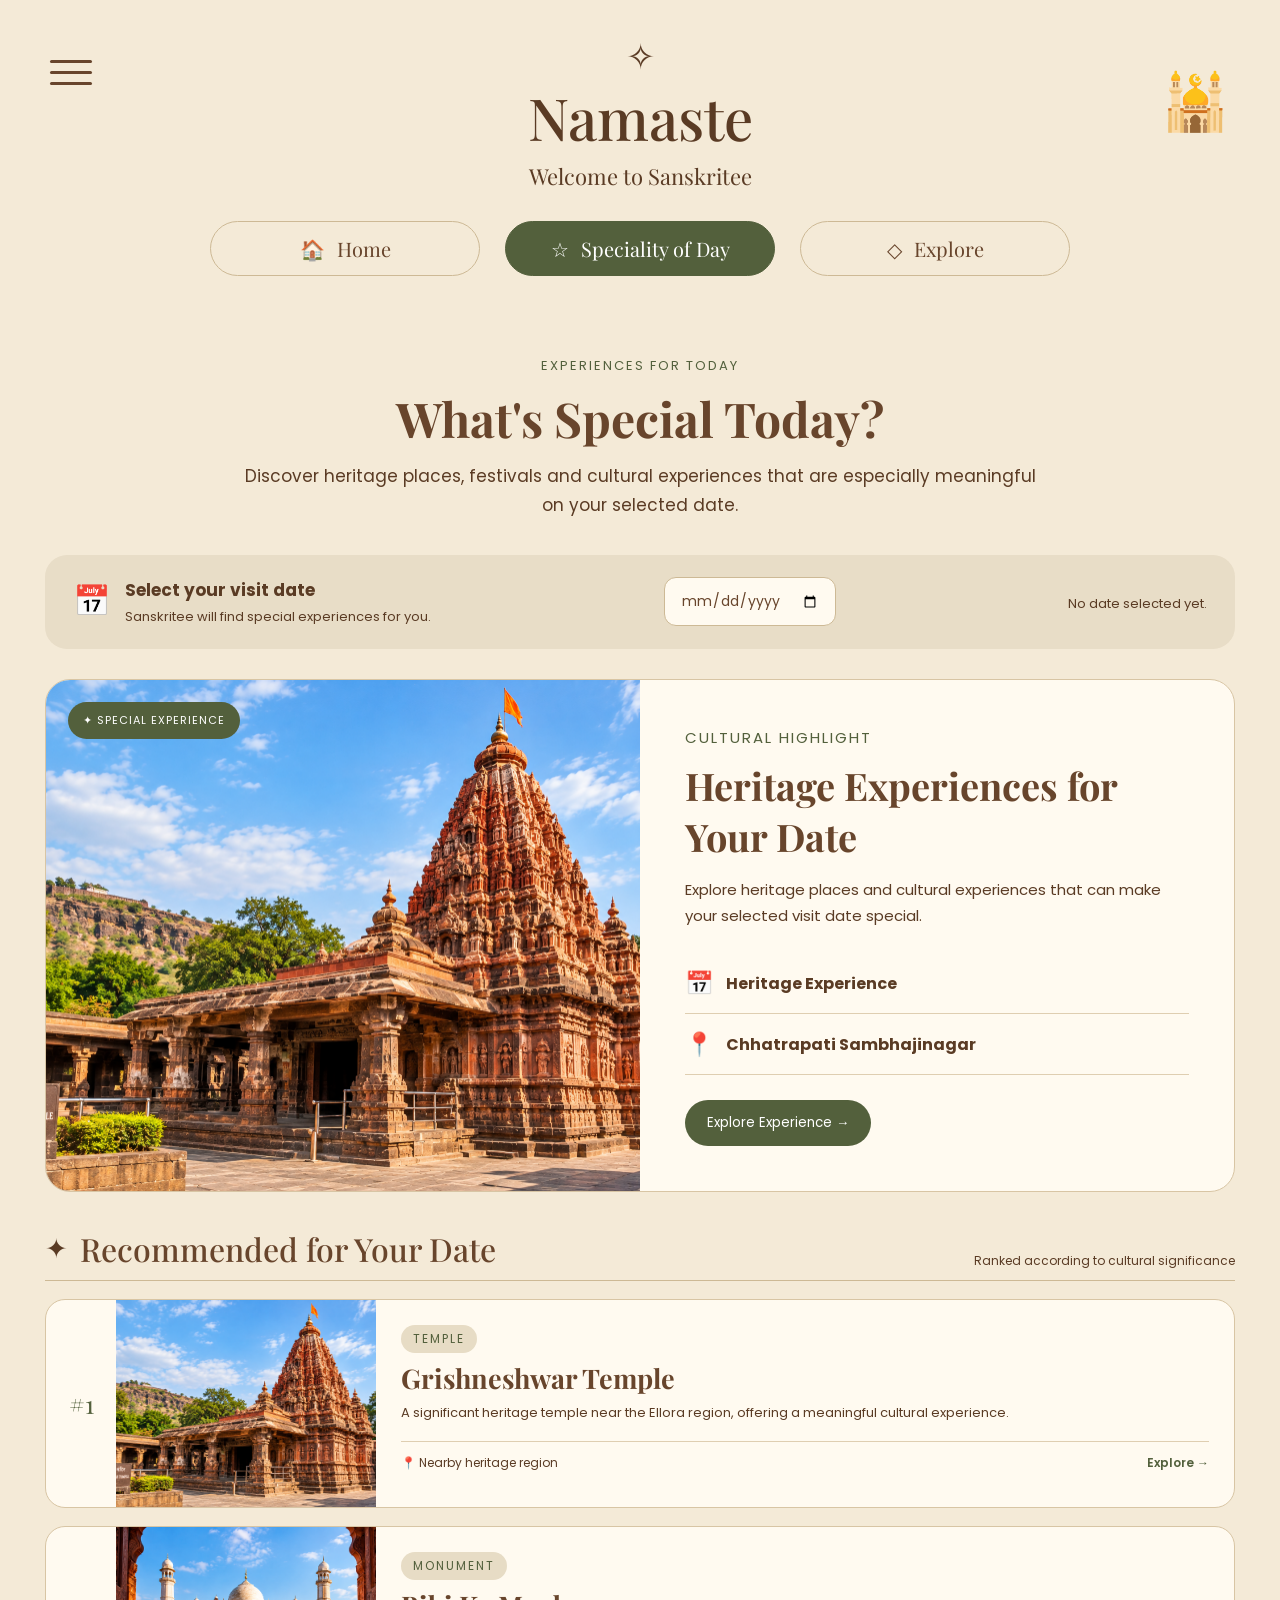
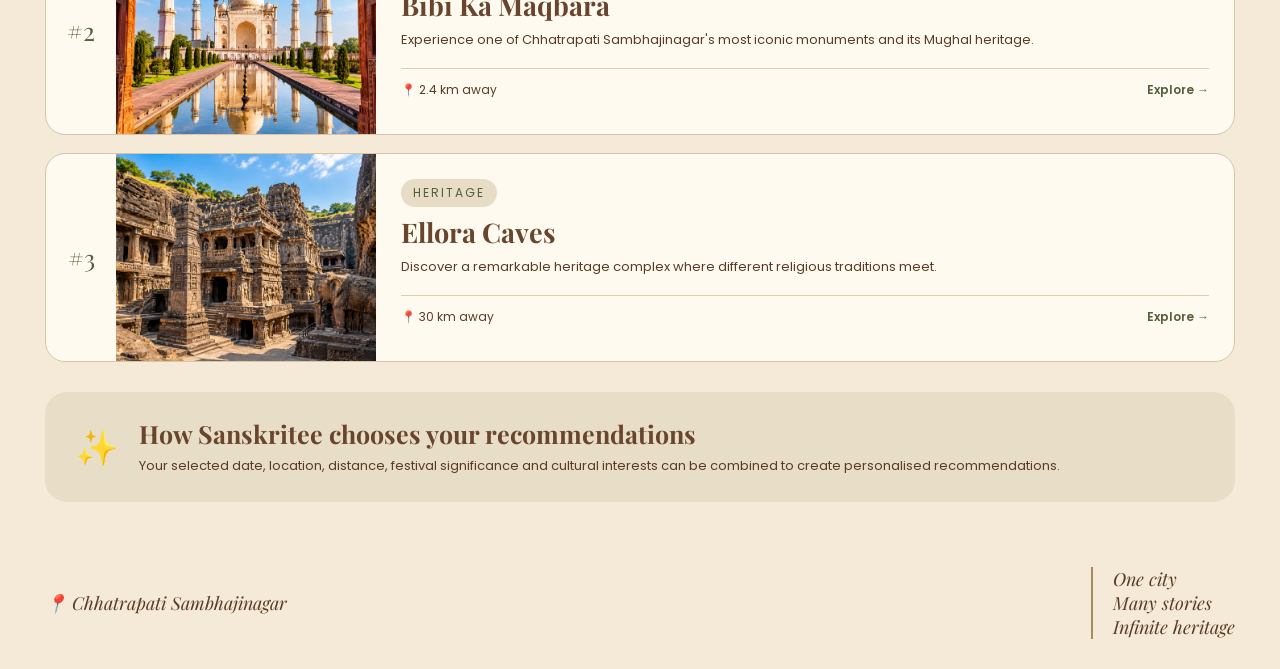
==== commit 107950fd: "Update Sanskritee frontend" ====
--- a/Frontend/events.html
+++ b/Frontend/events.html
@@ -108,74 +108,81 @@
 
         </section>
 
-
         <!-- SPECIAL EVENT -->
 
-        <section class="special-event">
-
-            <div class="event-image">
-
-                <img
-                    src="https://images.unsplash.com/photo-1604608672516-f1b9c2b0e2c2?auto=format&fit=crop&w=1000&q=80"
-                    alt="Indian cultural festival"
-                >
-
-                <span class="event-badge">
-                    ✦ SPECIAL EXPERIENCE
-                </span>
-
-            </div>
-
-
-            <div class="event-content">
-
-                <p class="event-label">
-                    CULTURAL HIGHLIGHT
-                </p>
-
-                <h2 id="festivalTitle">
-                    Festival & Heritage Experiences
-                </h2>
-
-                <p id="festivalDescription">
-                    Explore temples, heritage sites and cultural
-                    traditions that become especially vibrant during
-                    festival periods.
-                </p>
-
-
-                <div class="event-info">
-
-                    <div>
-                        <span>📅</span>
-
-                        <div>
-                            <strong>Festival Season</strong>
-                            <small>Special cultural activities</small>
-                        </div>
-                    </div>
-
-
-                    <div>
-                        <span>📍</span>
-
-                        <div>
-                            <strong>Chhatrapati Sambhajinagar</strong>
-                            <small>Heritage & cultural sites</small>
-                        </div>
-                    </div>
-
-                </div>
-
-
-                <button class="primary-event-button">
-                    Explore Experience →
-                </button>
-
-            </div>
-
-        </section>
-
+<section class="special-event">
+
+    <div class="event-image">
+
+        <img
+            id="eventMainImage"
+            src="../assets/images/g.png"
+            alt="Heritage Experience"
+        >
+
+        <span class="event-badge">
+            ✦ SPECIAL EXPERIENCE
+        </span>
+
+    </div>
+
+
+    <div class="event-content">
+
+        <p class="event-label">
+            CULTURAL HIGHLIGHT
+        </p>
+
+        <h2 id="festivalTitle">
+            Heritage Experiences for Your Date
+        </h2>
+
+        <p id="festivalDescription">
+            Explore heritage places and cultural experiences that can make your selected visit date special.
+        </p>
+
+
+        <div class="event-info">
+
+            <div>
+                <span>📅</span>
+
+                <div>
+                    <strong id="eventDateInfo">Heritage Experience</strong>
+                </div>
+            </div>
+
+
+            <div>
+                <span>📍</span>
+
+                <div>
+                    <strong id="eventLocationInfo">Chhatrapati Sambhajinagar</strong>
+                </div>
+            </div>
+
+        </div>
+
+    <button
+        id="exploreExperienceButton"
+        class="primary-event-button"
+        onclick="
+            if (
+                document.getElementById('visitDate').value >= '2026-10-11' &&
+                document.getElementById('visitDate').value <= '2026-10-20'
+            ) {
+                window.location.href = 'karnapura.html';
+            } else {
+                window.location.href = 'place.html?place=grishneshwar';
+            }
+        "
+    >
+        Explore Experience →
+    </button>
+ 
+    </div>
+
+</section>
 
         <!-- RECOMMENDED PLACES -->
 
@@ -209,7 +216,8 @@
                 <div class="recommendation-image">
 
                     <img
-                        src="https://images.unsplash.com/photo-1600100397608-f010a3a6f5f4?auto=format&fit=crop&w=800&q=80"
+                        id="recommendation1Image"
+                        src="../assets/images/g.png"
                         alt="Heritage temple"
                     >
 
@@ -259,7 +267,7 @@
                 <div class="recommendation-image">
 
                     <img
-                        src="https://images.unsplash.com/photo-1599661046289-e31897846e41?auto=format&fit=crop&w=800&q=80"
+                        src="../assets/images/bibi.png"
                         alt="Bibi Ka Maqbara"
                     >
 
@@ -309,7 +317,7 @@
                 <div class="recommendation-image">
 
                     <img
-                        src="https://images.unsplash.com/photo-1548013146-72479768bada?auto=format&fit=crop&w=800&q=80"
+                        src="../assets/images/e.png"
                         alt="Indian heritage architecture"
                     >
 
@@ -396,8 +404,232 @@
         </div>
 
     </footer>
-    <script src="script.js"></script>
-
+<script>
+document.addEventListener("DOMContentLoaded", function () {
+
+    const visitDate = document.getElementById("visitDate");
+    const selectedDateText = document.getElementById("selectedDateText");
+
+    const festivalTitle = document.getElementById("festivalTitle");
+    const festivalDescription = document.getElementById("festivalDescription");
+
+    const eventDateInfo = document.getElementById("eventDateInfo");
+    const eventLocationInfo = document.getElementById("eventLocationInfo");
+
+    const eventMainImage = document.getElementById("eventMainImage");
+
+    const recommendation1Image =
+        document.getElementById("recommendation1Image");
+
+    const recommendation1Name =
+        document.getElementById("recommendation1Name");
+
+    const recommendation1Description =
+        document.getElementById("recommendation1Description");
+
+    const exploreButton =
+        document.getElementById("exploreExperienceButton");
+
+
+    function updateExperience() {
+
+        if (!visitDate || !visitDate.value) {
+            return;
+        }
+
+        const selectedDate = visitDate.value;
+
+
+        /* =========================
+           SHOW SELECTED DATE
+           ========================= */
+
+        const dateObject =
+            new Date(selectedDate + "T00:00:00");
+
+        const formattedDate =
+            dateObject.toLocaleDateString("en-IN", {
+                day: "numeric",
+                month: "long",
+                year: "numeric"
+            });
+
+        if (selectedDateText) {
+            selectedDateText.textContent =
+                "Your selected visit date: " + formattedDate;
+        }
+
+
+        /* =========================
+           DEFAULT CONTENT
+           ========================= */
+
+        if (festivalTitle) {
+            festivalTitle.textContent =
+                "Heritage Experiences for Your Date";
+        }
+
+        if (festivalDescription) {
+            festivalDescription.textContent =
+                "Explore heritage places and cultural experiences that can make your selected visit date special.";
+        }
+
+        if (eventDateInfo) {
+            eventDateInfo.textContent =
+                "Heritage Experience";
+        }
+
+        if (eventLocationInfo) {
+            eventLocationInfo.textContent =
+                "Chhatrapati Sambhajinagar";
+        }
+
+        if (eventMainImage) {
+            eventMainImage.src =
+                "../assets/images/g.png";
+        }
+
+        if (recommendation1Image) {
+            recommendation1Image.src =
+                "../assets/images/g.png";
+        }
+
+        if (recommendation1Name) {
+            recommendation1Name.textContent =
+                "Grishneshwar Temple";
+        }
+
+        if (recommendation1Description) {
+            recommendation1Description.textContent =
+                "Visit this historic temple near Ellora and experience the cultural atmosphere of the region during the festive season.";
+        }
+
+
+        /* =========================
+           KARNAPURA MELA
+           OCTOBER 11–20, 2026
+           ========================= */
+
+        if (
+            selectedDate >= "2026-10-11" &&
+            selectedDate <= "2026-10-20"
+        ) {
+
+            if (festivalTitle) {
+                festivalTitle.textContent =
+                    "Karnapura Mela";
+            }
+
+            if (festivalDescription) {
+                festivalDescription.textContent =
+                    "Karnapura Mela, also known as Karnapura Yatra, is a vibrant Navratri tradition where devotion to the goddess meets the colourful culture of a traditional Indian fair.";
+            }
+
+            if (eventDateInfo) {
+                eventDateInfo.textContent =
+                    "October 11–20, 2026";
+            }
+
+            if (eventLocationInfo) {
+                eventLocationInfo.textContent =
+                    "Karnapura, Chhatrapati Sambhajinagar";
+            }
+
+            if (eventMainImage) {
+                eventMainImage.src =
+                    "../assets/images/km.png";
+            }
+
+            if (recommendation1Image) {
+                recommendation1Image.src =
+                    "../assets/images/km.png";
+            }
+
+        }
+
+
+        /* =========================
+           NOVEMBER
+           ========================= */
+
+        else if (dateObject.getMonth() === 10) {
+
+            if (festivalTitle) {
+                festivalTitle.textContent =
+                    "Heritage & Cultural Experiences";
+            }
+
+            if (festivalDescription) {
+                festivalDescription.textContent =
+                    "Discover heritage monuments, temples and cultural traditions that make the region special during this season.";
+            }
+
+            if (recommendation1Name) {
+                recommendation1Name.textContent =
+                    "Ellora Caves";
+            }
+
+            if (recommendation1Description) {
+                recommendation1Description.textContent =
+                    "Explore the remarkable rock-cut heritage of Ellora and discover the different cultural traditions represented at the site.";
+            }
+
+        }
+
+    }
+
+
+    /* =========================
+       DATE CHANGE
+       ========================= */
+
+    if (visitDate) {
+        visitDate.addEventListener("change", updateExperience);
+    }
+
+
+    /* =========================
+       EXPLORE BUTTON
+       ========================= */
+
+    if (exploreButton) {
+
+        exploreButton.addEventListener("click", function () {
+
+            const selectedDate =
+                visitDate ? visitDate.value : "";
+
+            if (!selectedDate) {
+
+                alert("Please select your visit date first.");
+                return;
+
+            }
+
+
+            if (
+                selectedDate >= "2026-10-11" &&
+                selectedDate <= "2026-10-20"
+            ) {
+
+                window.location.href =
+                    "mela.html";
+
+            } else {
+
+                window.location.href =
+                    "place.html?place=grishneshwar";
+
+            }
+
+        });
+
+    }
+
+
+});
+</script>
+<script src="script.js"></script>
 </body>
 
 </html>
--- a/Frontend/style.css
+++ b/Frontend/style.css
@@ -65,7 +65,6 @@
 .logo h1 {
     font-family: "Playfair Display", serif;
     font-size: 58px;
-    font-style: italic;
     font-weight: 500;
 }
 
@@ -117,7 +116,7 @@
 
     font-family: "Playfair Display", serif;
     font-size: 20px;
-
+        
     transition: 0.3s;
 }
 
@@ -822,10 +821,9 @@
 .detail-card > p,
 .story-card > p {
     font-family: "Playfair Display", serif;
-
     font-size: 19px;
-
-    line-height: 1.6;
+    line-height: 1.7;
+    color: #4b4035;
 }
 
 
@@ -1955,4 +1953,971 @@
 
 .language-selector select:focus {
     border-color: #9a5b32;
+}
+/* =========================================================
+   KARNAPURA MELA PAGE
+   This section only affects karnapura.html
+   ========================================================= */
+
+.karnapura-page {
+    background: #f4ead7;
+    color: #5a3b24;
+}
+
+
+/* =========================
+   HERO
+   ========================= */
+
+.kp-hero {
+    width: min(1180px, 92%);
+    margin: 55px auto 70px;
+
+    display: grid;
+    grid-template-columns: 1.15fr 0.85fr;
+
+    background: #fffaf0;
+
+    border-radius: 28px;
+    overflow: hidden;
+
+    box-shadow: 0 18px 45px rgba(90, 59, 36, 0.12);
+}
+
+.kp-hero-image {
+    min-height: 560px;
+    position: relative;
+    overflow: hidden;
+}
+
+.kp-hero-image::after {
+    content: "";
+    position: absolute;
+    inset: 0;
+
+    background: linear-gradient(
+        90deg,
+        rgba(0, 0, 0, 0.02),
+        rgba(0, 0, 0, 0.15)
+    );
+}
+
+.kp-hero-image img {
+    width: 100%;
+    height: 100%;
+    min-height: 560px;
+
+    object-fit: cover;
+    display: block;
+
+    transition: transform 0.5s ease;
+}
+
+.kp-hero:hover .kp-hero-image img {
+    transform: scale(1.03);
+}
+
+
+.kp-hero-content {
+    padding: 65px 55px;
+
+    display: flex;
+    flex-direction: column;
+    justify-content: center;
+}
+
+.kp-category {
+    display: inline-block;
+
+    width: fit-content;
+
+    padding: 8px 16px;
+
+    border-radius: 30px;
+
+    background: #ead8bb;
+
+    color: #805b35;
+
+    font-size: 12px;
+    font-weight: 600;
+    letter-spacing: 1.5px;
+}
+
+.kp-hero-content h1 {
+    margin: 22px 0 18px;
+
+    font-family: "Playfair Display", serif;
+
+    font-size: clamp(42px, 5vw, 68px);
+    line-height: 1.05;
+
+    color: #4e301d;
+}
+
+.kp-hero-content > p {
+    max-width: 520px;
+
+    margin: 0 0 35px;
+
+    color: #795b43;
+
+    font-size: 16px;
+    line-height: 1.9;
+}
+
+
+.kp-meta {
+    display: flex;
+    flex-direction: column;
+    gap: 18px;
+
+    padding-top: 28px;
+
+    border-top: 1px solid #dfcdb1;
+}
+
+.kp-meta > div {
+    display: flex;
+    align-items: center;
+    gap: 14px;
+}
+
+.kp-meta-icon {
+    width: 42px;
+    height: 42px;
+
+    display: flex;
+    align-items: center;
+    justify-content: center;
+
+    border-radius: 50%;
+
+    background: #ead8bb;
+
+    font-size: 18px;
+}
+
+.kp-meta small {
+    display: block;
+
+    margin-bottom: 3px;
+
+    color: #9a7959;
+
+    font-size: 10px;
+    font-weight: 600;
+    letter-spacing: 1.5px;
+}
+
+.kp-meta strong {
+    color: #5a3b24;
+
+    font-size: 13px;
+    font-weight: 500;
+}
+
+
+/* =========================
+   INTRO
+   ========================= */
+
+.kp-intro {
+    width: min(800px, 90%);
+
+    margin: 0 auto 90px;
+
+    text-align: center;
+}
+
+.kp-eyebrow {
+    display: inline-block;
+
+    color: #a2774d;
+
+    font-size: 11px;
+    font-weight: 600;
+    letter-spacing: 2px;
+}
+
+.kp-intro h2 {
+    margin: 15px 0 22px;
+
+    font-family: "Playfair Display", serif;
+
+    color: #4e301d;
+
+    font-size: clamp(32px, 4vw, 48px);
+    line-height: 1.2;
+}
+
+.kp-intro p {
+    margin: auto;
+
+    color: #795b43;
+
+    font-size: 15px;
+    line-height: 1.9;
+}
+
+
+/* =========================
+   GENERAL SECTION
+   ========================= */
+
+.kp-section {
+    width: min(1180px, 92%);
+
+    margin: 0 auto 90px;
+}
+
+.kp-section-heading {
+    display: flex;
+
+    align-items: flex-end;
+    justify-content: space-between;
+
+    gap: 30px;
+
+    margin-bottom: 35px;
+}
+
+.kp-section-heading > div {
+    display: flex;
+    align-items: center;
+    gap: 12px;
+}
+
+.kp-section-heading > div > span {
+    color: #b48655;
+    font-size: 18px;
+}
+
+.kp-section-heading h2 {
+    margin: 0;
+
+    font-family: "Playfair Display", serif;
+
+    color: #4e301d;
+
+    font-size: 34px;
+}
+
+.kp-section-heading > p {
+    margin: 0;
+
+    color: #927255;
+
+    font-size: 13px;
+}
+
+
+/* =========================
+   INFO CARDS
+   ========================= */
+
+.kp-info-grid {
+    display: grid;
+
+    grid-template-columns: repeat(3, 1fr);
+
+    gap: 22px;
+}
+
+.kp-info-card {
+    position: relative;
+
+    padding: 35px 30px 32px;
+
+    background: #fffaf0;
+
+    border: 1px solid #eadcc6;
+
+    border-radius: 20px;
+
+    box-shadow: 0 10px 30px rgba(90, 59, 36, 0.06);
+
+    transition: transform 0.3s ease, box-shadow 0.3s ease;
+}
+
+.kp-info-card:hover {
+    transform: translateY(-7px);
+
+    box-shadow: 0 18px 35px rgba(90, 59, 36, 0.12);
+}
+
+.kp-card-icon {
+    width: 58px;
+    height: 58px;
+
+    display: flex;
+    align-items: center;
+    justify-content: center;
+
+    margin-bottom: 22px;
+
+    border-radius: 50%;
+
+    background: #efe0c7;
+
+    font-size: 25px;
+}
+
+.kp-info-card > span {
+    position: absolute;
+
+    top: 28px;
+    right: 28px;
+
+    color: #c3a77f;
+
+    font-size: 12px;
+    font-weight: 600;
+}
+
+.kp-info-card h3 {
+    margin: 0 0 12px;
+
+    font-family: "Playfair Display", serif;
+
+    color: #573821;
+
+    font-size: 24px;
+}
+
+.kp-info-card p {
+    margin: 0;
+
+    color: #80664e;
+
+    font-size: 13px;
+    line-height: 1.8;
+}
+
+
+/* =========================
+   DATE SECTION
+   ========================= */
+
+.kp-date-section {
+    width: min(1180px, 92%);
+
+    margin: 0 auto 90px;
+
+    position: relative;
+
+    display: flex;
+    align-items: center;
+
+    gap: 35px;
+
+    padding: 55px 65px;
+
+    background: #6b452b;
+
+    border-radius: 25px;
+
+    overflow: hidden;
+
+    box-shadow: 0 18px 40px rgba(90, 59, 36, 0.18);
+}
+
+.kp-date-section::before {
+    content: "✦";
+
+    position: absolute;
+
+    right: 45px;
+    top: 20px;
+
+    color: rgba(255, 255, 255, 0.12);
+
+    font-size: 100px;
+}
+
+.kp-date-decoration {
+    width: 70px;
+    height: 70px;
+
+    flex-shrink: 0;
+
+    display: flex;
+    align-items: center;
+    justify-content: center;
+
+    border: 1px solid rgba(255, 255, 255, 0.25);
+
+    border-radius: 50%;
+
+    color: #f4d9a8;
+
+    font-size: 25px;
+}
+
+.kp-date-content {
+    position: relative;
+    z-index: 1;
+}
+
+.kp-date-content .kp-eyebrow {
+    color: #e4c798;
+}
+
+.kp-date-content h2 {
+    margin: 8px 0 10px;
+
+    font-family: "Playfair Display", serif;
+
+    color: #fff7e8;
+
+    font-size: 38px;
+}
+
+.kp-date-content > p {
+    max-width: 650px;
+
+    margin: 0 0 25px;
+
+    color: #eadbc4;
+
+    font-size: 14px;
+    line-height: 1.8;
+}
+
+.kp-date-box {
+    display: inline-flex;
+
+    align-items: center;
+
+    gap: 25px;
+
+    padding: 14px 20px;
+
+    background: rgba(255, 255, 255, 0.1);
+
+    border: 1px solid rgba(255, 255, 255, 0.15);
+
+    border-radius: 12px;
+}
+
+.kp-date-box small {
+    display: block;
+
+    margin-bottom: 4px;
+
+    color: #d9bc8c;
+
+    font-size: 9px;
+    letter-spacing: 1.5px;
+}
+
+.kp-date-box strong {
+    color: #fff8e9;
+
+    font-size: 16px;
+    font-weight: 500;
+}
+
+.kp-date-box > span {
+    font-size: 24px;
+}
+
+
+/* =========================
+   EXPERIENCE CARDS
+   ========================= */
+
+.kp-experience-grid {
+    display: grid;
+
+    grid-template-columns: repeat(4, 1fr);
+
+    gap: 18px;
+}
+
+.kp-experience-card {
+    position: relative;
+
+    min-height: 290px;
+
+    padding: 30px 25px;
+
+    background: #fffaf0;
+
+    border: 1px solid #eadcc6;
+
+    border-radius: 18px;
+
+    overflow: hidden;
+
+    transition: transform 0.3s ease;
+}
+
+.kp-experience-card:hover {
+    transform: translateY(-6px);
+}
+
+.kp-number {
+    position: absolute;
+
+    top: 18px;
+    right: 20px;
+
+    color: #d8c09e;
+
+    font-size: 12px;
+    font-weight: 600;
+}
+
+.kp-experience-icon {
+    font-size: 32px;
+
+    margin-bottom: 22px;
+}
+
+.kp-experience-card h3 {
+    margin: 0 0 12px;
+
+    font-family: "Playfair Display", serif;
+
+    color: #573821;
+
+    font-size: 23px;
+}
+
+.kp-experience-card p {
+    margin: 0;
+
+    color: #80664e;
+
+    font-size: 13px;
+    line-height: 1.8;
+}
+
+
+/* =========================
+   CULTURAL STORY
+   ========================= */
+
+.kp-story {
+    width: min(1180px, 92%);
+
+    margin: 0 auto 90px;
+
+    display: grid;
+
+    grid-template-columns: 1fr 1fr;
+
+    gap: 70px;
+
+    padding: 65px;
+
+    background: #ead8bb;
+
+    border-radius: 25px;
+}
+
+.kp-story-left h2 {
+    max-width: 500px;
+
+    margin: 15px 0 0;
+
+    font-family: "Playfair Display", serif;
+
+    color: #4e301d;
+
+    font-size: clamp(32px, 4vw, 45px);
+
+    line-height: 1.2;
+}
+
+.kp-story-right {
+    display: flex;
+    flex-direction: column;
+    justify-content: center;
+}
+
+.kp-story-right p {
+    margin: 0;
+
+    color: #6e5038;
+
+    font-size: 15px;
+    line-height: 1.9;
+}
+
+.kp-story-line {
+    width: 70px;
+    height: 2px;
+
+    margin: 25px 0 15px;
+
+    background: #a4774e;
+}
+
+.kp-story-right > span {
+    color: #987552;
+
+    font-size: 10px;
+    letter-spacing: 1.5px;
+}
+
+
+/* =========================
+   LOCATION
+   ========================= */
+
+.kp-visit-section {
+    margin-bottom: 60px;
+}
+
+.kp-location-card {
+    position: relative;
+
+    display: flex;
+    align-items: center;
+
+    gap: 25px;
+
+    padding: 40px;
+
+    background: #fffaf0;
+
+    border: 1px solid #eadcc6;
+
+    border-radius: 20px;
+
+    overflow: hidden;
+}
+
+.kp-location-icon {
+    width: 70px;
+    height: 70px;
+
+    flex-shrink: 0;
+
+    display: flex;
+    align-items: center;
+    justify-content: center;
+
+    border-radius: 50%;
+
+    background: #ead8bb;
+
+    font-size: 28px;
+}
+
+.kp-location-content h3 {
+    margin: 6px 0 8px;
+
+    font-family: "Playfair Display", serif;
+
+    color: #573821;
+
+    font-size: 28px;
+}
+
+.kp-location-content p {
+    margin: 0;
+
+    color: #80664e;
+
+    font-size: 14px;
+    line-height: 1.7;
+}
+
+.kp-location-note {
+    margin-top: 15px;
+
+    color: #9a7049;
+
+    font-size: 12px;
+    font-weight: 500;
+}
+
+.kp-location-pattern {
+    position: absolute;
+
+    right: 40px;
+
+    color: #ead8bb;
+
+    font-size: 100px;
+}
+
+
+/* =========================
+   TIP
+   ========================= */
+
+.kp-tip {
+    width: min(1000px, 92%);
+
+    margin: 0 auto 70px;
+
+    display: flex;
+    align-items: center;
+
+    gap: 25px;
+
+    padding: 35px 40px;
+
+    background: #f9f0df;
+
+    border-left: 5px solid #b48655;
+
+    border-radius: 15px;
+
+    box-shadow: 0 8px 25px rgba(90, 59, 36, 0.05);
+}
+
+.kp-tip-icon {
+    width: 58px;
+    height: 58px;
+
+    flex-shrink: 0;
+
+    display: flex;
+    align-items: center;
+    justify-content: center;
+
+    border-radius: 50%;
+
+    background: #ead8bb;
+
+    font-size: 25px;
+}
+
+.kp-tip h2 {
+    margin: 7px 0 7px;
+
+    font-family: "Playfair Display", serif;
+
+    color: #573821;
+
+    font-size: 25px;
+}
+
+.kp-tip p {
+    margin: 0;
+
+    color: #80664e;
+
+    font-size: 13px;
+    line-height: 1.7;
+}
+
+
+/* =========================
+   BUTTONS
+   ========================= */
+
+.kp-navigation {
+    width: min(1180px, 92%);
+
+    margin: 0 auto 80px;
+
+    display: flex;
+
+    justify-content: center;
+
+    gap: 18px;
+
+    flex-wrap: wrap;
+}
+
+.kp-primary-button,
+.kp-secondary-button {
+    display: inline-flex;
+
+    align-items: center;
+    justify-content: center;
+
+    min-height: 50px;
+
+    padding: 0 25px;
+
+    border-radius: 30px;
+
+    text-decoration: none;
+
+    font-size: 13px;
+    font-weight: 500;
+
+    transition: all 0.3s ease;
+}
+
+.kp-primary-button {
+    background: #6b452b;
+
+    color: #fff8eb;
+
+    box-shadow: 0 8px 18px rgba(90, 59, 36, 0.15);
+}
+
+.kp-primary-button:hover {
+    background: #54351f;
+
+    transform: translateY(-2px);
+}
+
+.kp-secondary-button {
+    background: transparent;
+
+    color: #6b452b;
+
+    border: 1px solid #b99770;
+}
+
+.kp-secondary-button:hover {
+    background: #ead8bb;
+
+    transform: translateY(-2px);
+}
+
+
+/* =========================
+   MOBILE
+   ========================= */
+
+@media (max-width: 900px) {
+
+    .kp-hero {
+        grid-template-columns: 1fr;
+    }
+
+    .kp-hero-image {
+        min-height: 400px;
+    }
+
+    .kp-hero-image img {
+        min-height: 400px;
+    }
+
+    .kp-hero-content {
+        padding: 45px 35px;
+    }
+
+    .kp-info-grid {
+        grid-template-columns: 1fr;
+    }
+
+    .kp-experience-grid {
+        grid-template-columns: repeat(2, 1fr);
+    }
+
+    .kp-story {
+        grid-template-columns: 1fr;
+
+        gap: 30px;
+
+        padding: 45px 35px;
+    }
+
+}
+
+
+@media (max-width: 600px) {
+
+    .kp-hero {
+        width: 94%;
+        margin-top: 30px;
+
+        border-radius: 20px;
+    }
+
+    .kp-hero-image {
+        min-height: 300px;
+    }
+
+    .kp-hero-image img {
+        min-height: 300px;
+    }
+
+    .kp-hero-content {
+        padding: 35px 25px;
+    }
+
+    .kp-hero-content h1 {
+        font-size: 42px;
+    }
+
+    .kp-section,
+    .kp-intro,
+    .kp-date-section,
+    .kp-story,
+    .kp-tip,
+    .kp-navigation {
+        width: 94%;
+    }
+
+    .kp-section-heading {
+        display: block;
+    }
+
+    .kp-section-heading h2 {
+        font-size: 29px;
+    }
+
+    .kp-section-heading > p {
+        margin-top: 8px;
+    }
+
+    .kp-date-section {
+        padding: 40px 25px;
+
+        display: block;
+    }
+
+    .kp-date-decoration {
+        margin-bottom: 20px;
+    }
+
+    .kp-date-content h2 {
+        font-size: 32px;
+    }
+
+    .kp-date-box {
+        width: 100%;
+
+        box-sizing: border-box;
+    }
+
+    .kp-experience-grid {
+        grid-template-columns: 1fr;
+    }
+
+    .kp-experience-card {
+        min-height: auto;
+    }
+
+    .kp-story {
+        padding: 40px 25px;
+    }
+
+    .kp-location-card {
+        padding: 30px 25px;
+
+        align-items: flex-start;
+    }
+
+    .kp-location-pattern {
+        display: none;
+    }
+
+    .kp-tip {
+        align-items: flex-start;
+
+        padding: 28px 22px;
+    }
+
+    .kp-navigation {
+        flex-direction: column;
+    }
+
+    .kp-primary-button,
+    .kp-secondary-button {
+        width: 100%;
+    }
+
 }
